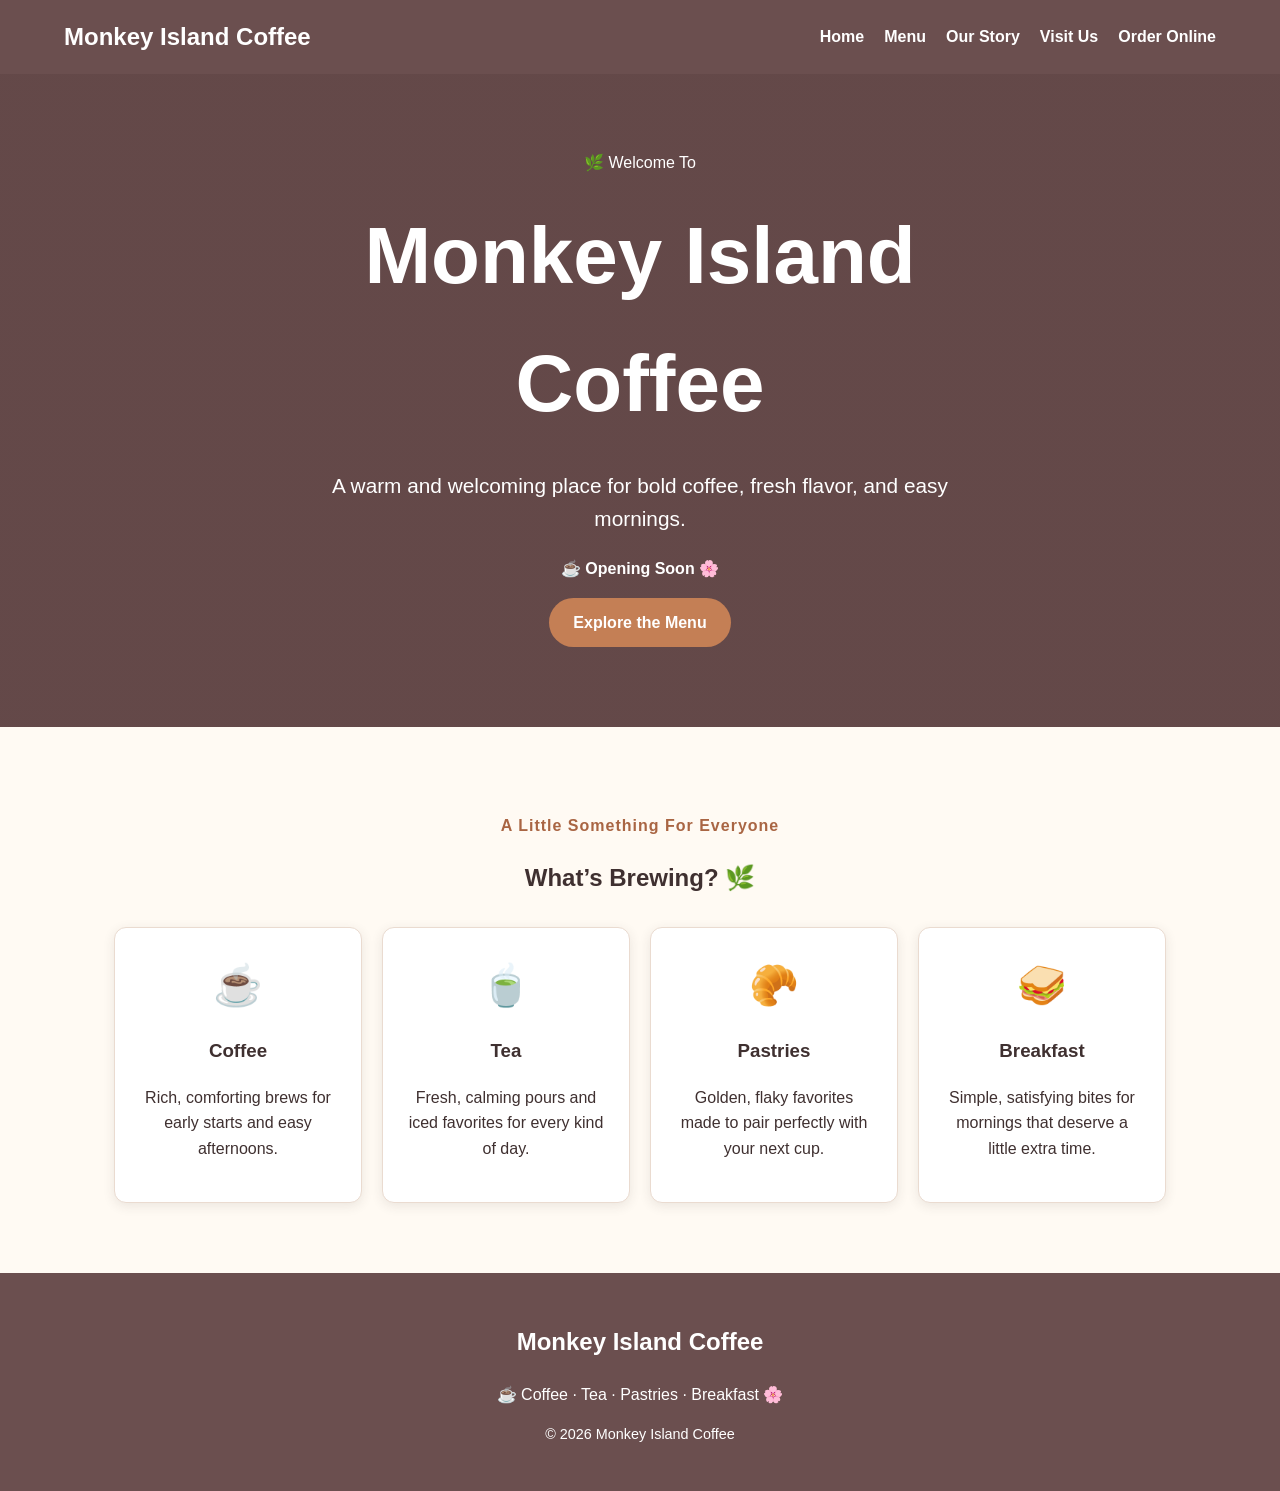
==== index.html @ 297157be "Add files via upload" ====
<!DOCTYPE html>
<html lang="en">
<head>
    <meta charset="UTF-8">
    <meta name="viewport" content="width=device-width, initial-scale=1.0">
    <title>Monkey Island Coffee</title>
    <link rel="stylesheet" href="css/style.css">
</head>
<body>
    <header>
        <nav class="navbar">
            <div class="logo">
                Monkey Island Coffee
            </div>

            <div class="nav-links">
                <a href="index.html">Home</a>
                <a href="menu.html">Menu</a>
                <a href="story.html">Our Story</a>
                <a href="visit.html">Visit Us</a>
                <a href="order.html">Order Online</a>
            </div>
        </nav>
    </header>

    <main>
        <section class="hero">
            <div class="hero-content">
                <p class="welcome">🌿 Welcome To</p>
                <h1>Monkey Island Coffee</h1>
                <p class="tagline">A warm and welcoming place for bold coffee, fresh flavor, and easy mornings.</p>
                <p class="opening">☕ Opening Soon 🌸</p>
                <a class="button" href="menu.html">Explore the Menu</a>
            </div>
        </section>

        <section class="offers">
    <p class="section-label">A Little Something For Everyone</p>
    <h2>What’s Brewing? 🌿</h2>

    <div class="offer-container">
        <a class="offer-card" href="menu.html#coffee">
            <div class="icon">☕</div>
            <h3>Coffee</h3>
            <p>Rich, comforting brews for early starts and easy afternoons.</p>
        </a>

        <a class="offer-card" href="menu.html#tea">
            <div class="icon">🍵</div>
            <h3>Tea</h3>
            <p>Fresh, calming pours and iced favorites for every kind of day.</p>
        </a>

        <a class="offer-card" href="menu.html#pastries">
            <div class="icon">🥐</div>
            <h3>Pastries</h3>
            <p>Golden, flaky favorites made to pair perfectly with your next cup.</p>
        </a>

        <a class="offer-card" href="menu.html#breakfast">
            <div class="icon">🥪</div>
            <h3>Breakfast</h3>
            <p>Simple, satisfying bites for mornings that deserve a little extra time.</p>
        </a>
    </div>
        </section>
    </main>

    <footer>
        <h2>Monkey Island Coffee</h2>
        <p>☕ Coffee · Tea · Pastries · Breakfast 🌸</p>
        <p class="copyright">© 2026 Monkey Island Coffee</p>
    </footer>
</body>
</html>
---- css/style.css ----
* {
    box-sizing: border-box;
}

body {
    margin: 0;
    color: #3f3030;
    background: #fffaf3;
    font-family: Arial, sans-serif;
    line-height: 1.6;
}

header,
footer {
    color: white;
    background: #6b4f4f;
}

.navbar {
    display: flex;
    align-items: center;
    justify-content: space-between;
    max-width: 1200px;
    margin: auto;
    padding: 18px 24px;
}

.logo {
    display: flex;
    align-items: center;
    gap: 10px;
    font-size: 24px;
    font-weight: bold;
}

.nav-links {
    display: flex;
    flex-wrap: wrap;
    gap: 20px;
}

.nav-links a {
    color: white;
    font-weight: bold;
    text-decoration: none;
}

.nav-links a:hover {
    color: #f4c7a1;
}

.hero {
    position: relative;
    display: grid;
    min-height: 520px;
    padding: 60px 20px 80px;
    color: white;
    text-align: center;
    place-items: center;
    overflow: hidden;
    background: linear-gradient(rgba(65, 43, 43, .6), rgba(65, 43, 43, .6)), #987575;
}

.hero-content {
    position: relative;
    z-index: 1;
    max-width: 700px;
}

.hero h1 {
    margin: 10px 0;
    font-size: clamp(2.5rem, 7vw, 5rem);
}

.tagline {
    font-size: 1.3rem;
}

.opening {
    font-weight: bold;
}

.button {
    display: inline-block;
    padding: 12px 24px;
    border-radius: 25px;
    color: white;
    background: #c47f55;
    font-weight: bold;
    text-decoration: none;
}

.button:hover {
    background: #a96543;
}

.offers,
.experience,
.story,
.menu,
.visit,
.order {
    max-width: 1100px;
    margin: auto;
    padding: 70px 24px;
    text-align: center;
}

.section-label {
    color: #a96543;
    font-weight: bold;
    letter-spacing: 1px;
}

.offer-container,
.feature-grid {
    display: grid;
    grid-template-columns: repeat(4, 1fr);
    gap: 20px;
    margin-top: 30px;
}

.feature-grid {
    grid-template-columns: repeat(3, 1fr);
}

.offer-card,
.feature-card,
.menu-category,
.visit-info,
.order-form {
    padding: 25px;
    border: 1px solid #eadbd0;
    border-radius: 12px;
    background: white;
    box-shadow: 0 3px 12px rgba(63, 48, 48, .1);
}

.offer-card {
    color: inherit;
    text-decoration: none;
}

.offer-card:hover {
    transform: translateY(-4px);
}

.icon,
.feature-icon {
    font-size: 2.5rem;
}

.menu-grid {
    display: grid;
    grid-template-columns: 1fr 1fr;
    column-gap: 18px;
    row-gap: 10px;
    margin-top: 14px;
    align-items: start;
}

.menu-category {
    display: block;
    width: 100%;
    min-height: 180px;
    margin: 0;
    padding: 18px 16px;
    text-align: left;
}

#coffee {
    grid-column: 1;
    grid-row: 1;
    min-height: 170px;
}

#tea {
    grid-column: 1;
    grid-row: 2;
    transform: translateY(-50px);
}

#breakfast {
    grid-column: 2;
    grid-row: 1 / span 2;
    align-self: stretch;
}

#pastries {
    grid-column: 1;
    grid-row: 3;
    transform: translateY(-100px);
}

.menu-category h2 {
    margin-top: 0;
    margin-bottom: 8px;
    color: #6b4f4f;
}

.menu-category p {
    margin: 0 0 8px;
}

.menu-category ul {
    padding-left: 22px;
    margin: 0;
}

.story-content {
    max-width: 750px;
    margin: auto;
    text-align: left;
}

.visit-info {
    max-width: 650px;
    margin: 30px auto;
    text-align: left;
}

footer {
    margin-top: 0px;
    padding: 30px 20px;
    text-align: center;
}

.copyright {
    font-size: .9rem;
}

@media (max-width: 800px) {
    .navbar {
        flex-direction: column;
        gap: 15px;
        text-align: center;
    }

    .offer-container,
    .feature-grid {
        grid-template-columns: repeat(2, 1fr);
    }
}

@media (max-width: 520px) {
    .offer-container,
    .feature-grid {
        grid-template-columns: 1fr;
    }

    .menu-category {
        display: block;
        width: 100%;
        margin: 15px 0;
    }
}
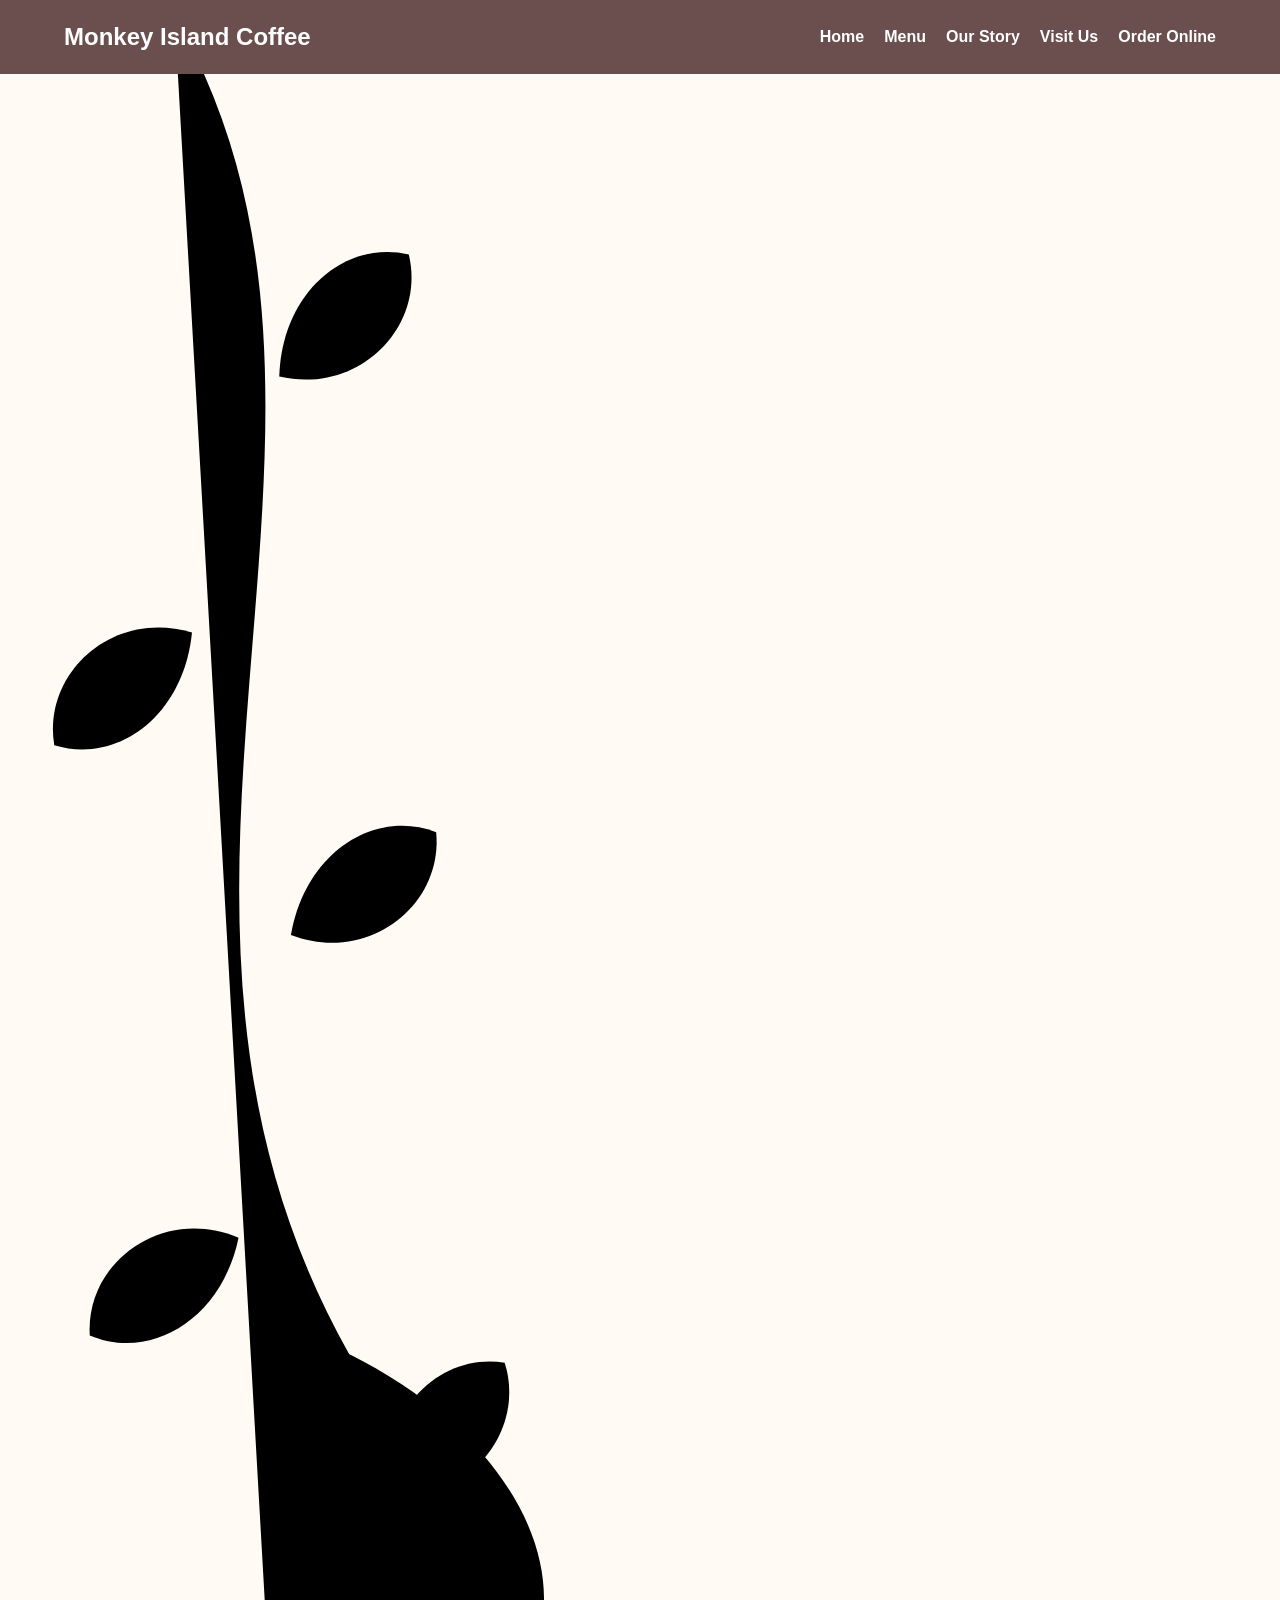
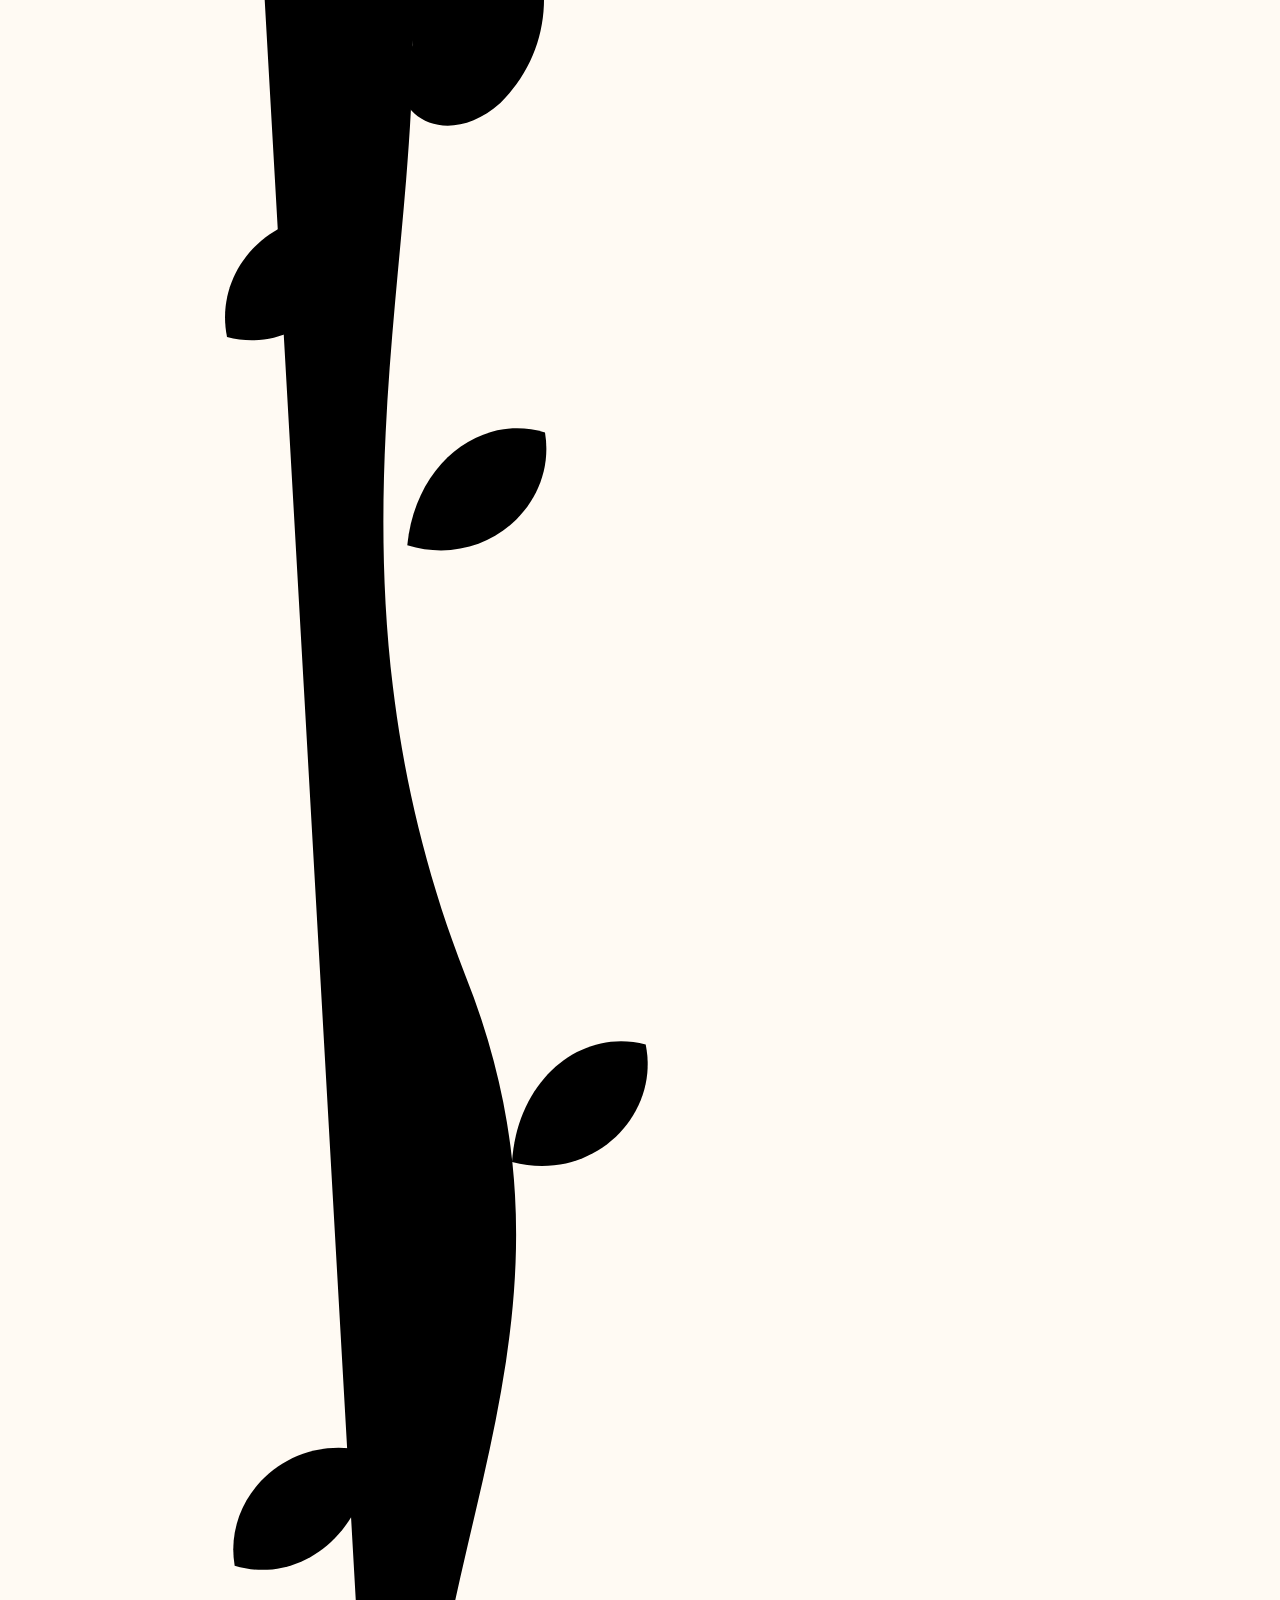
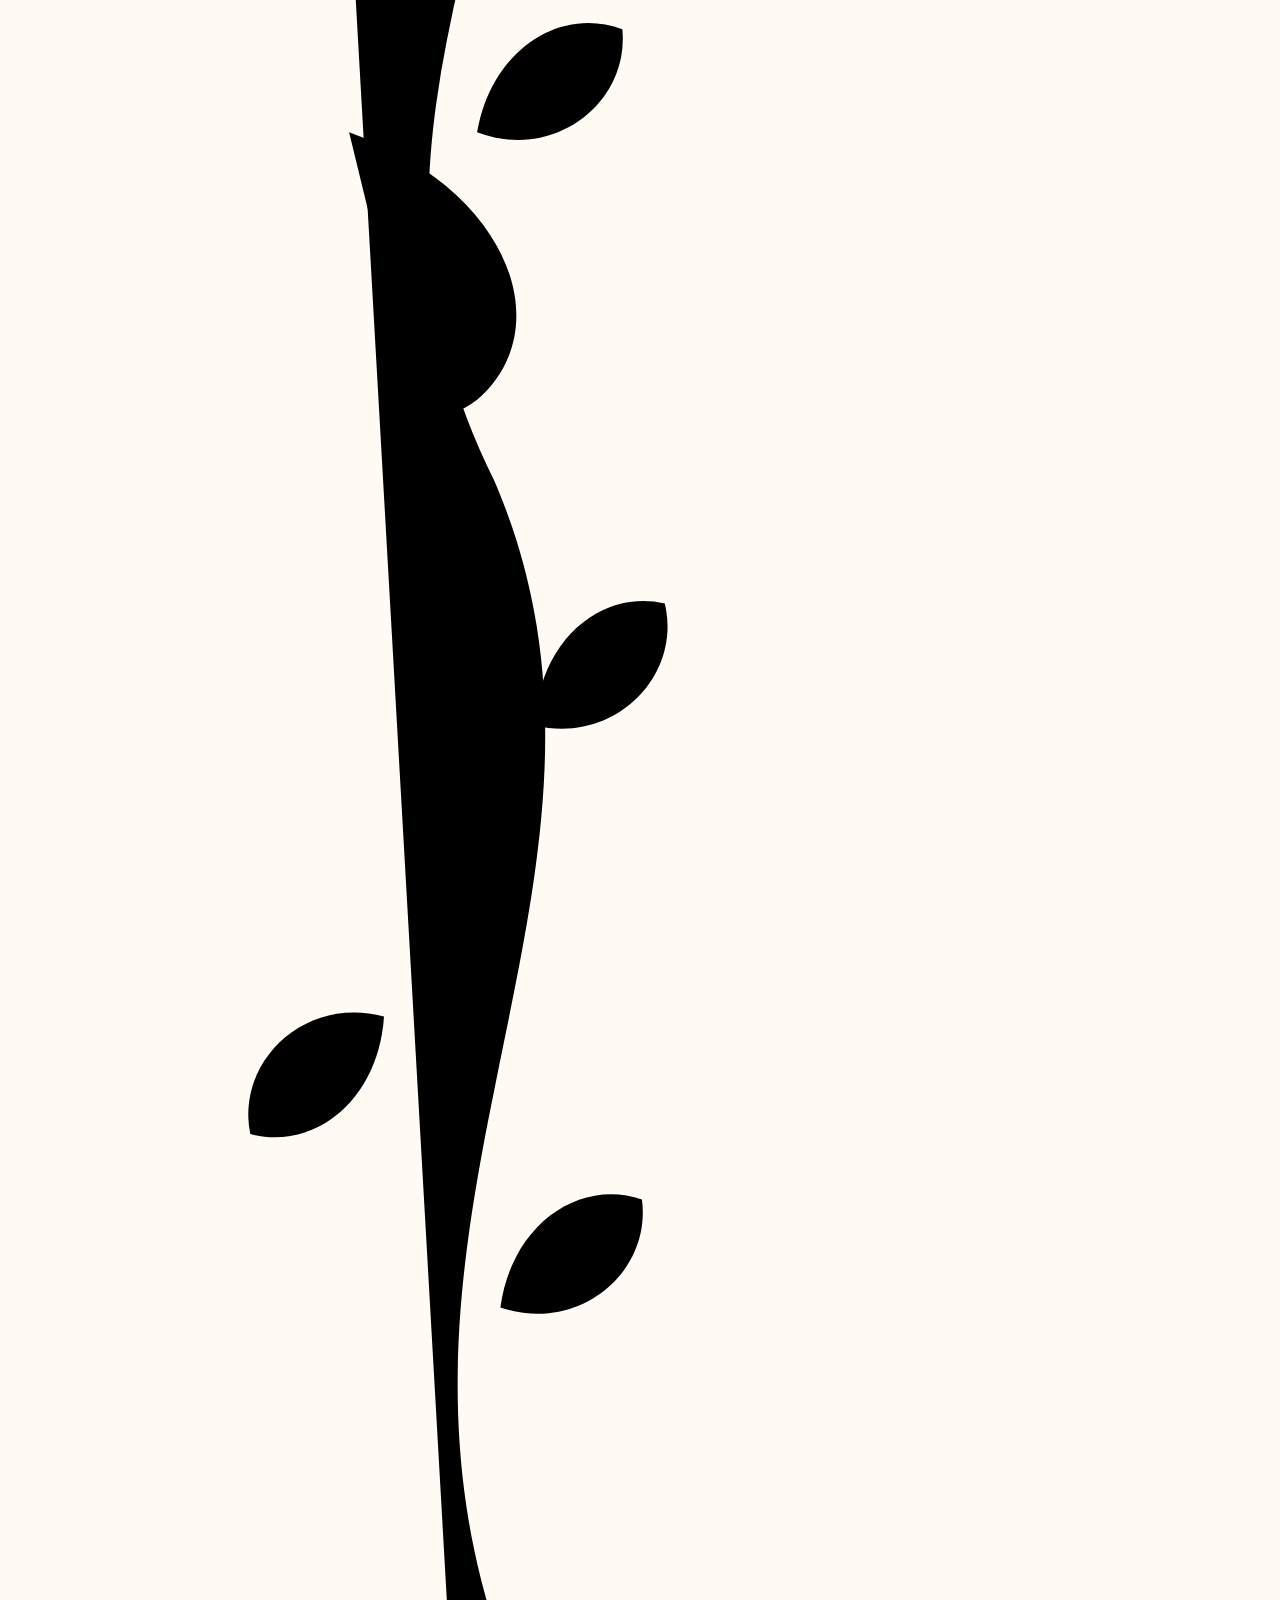
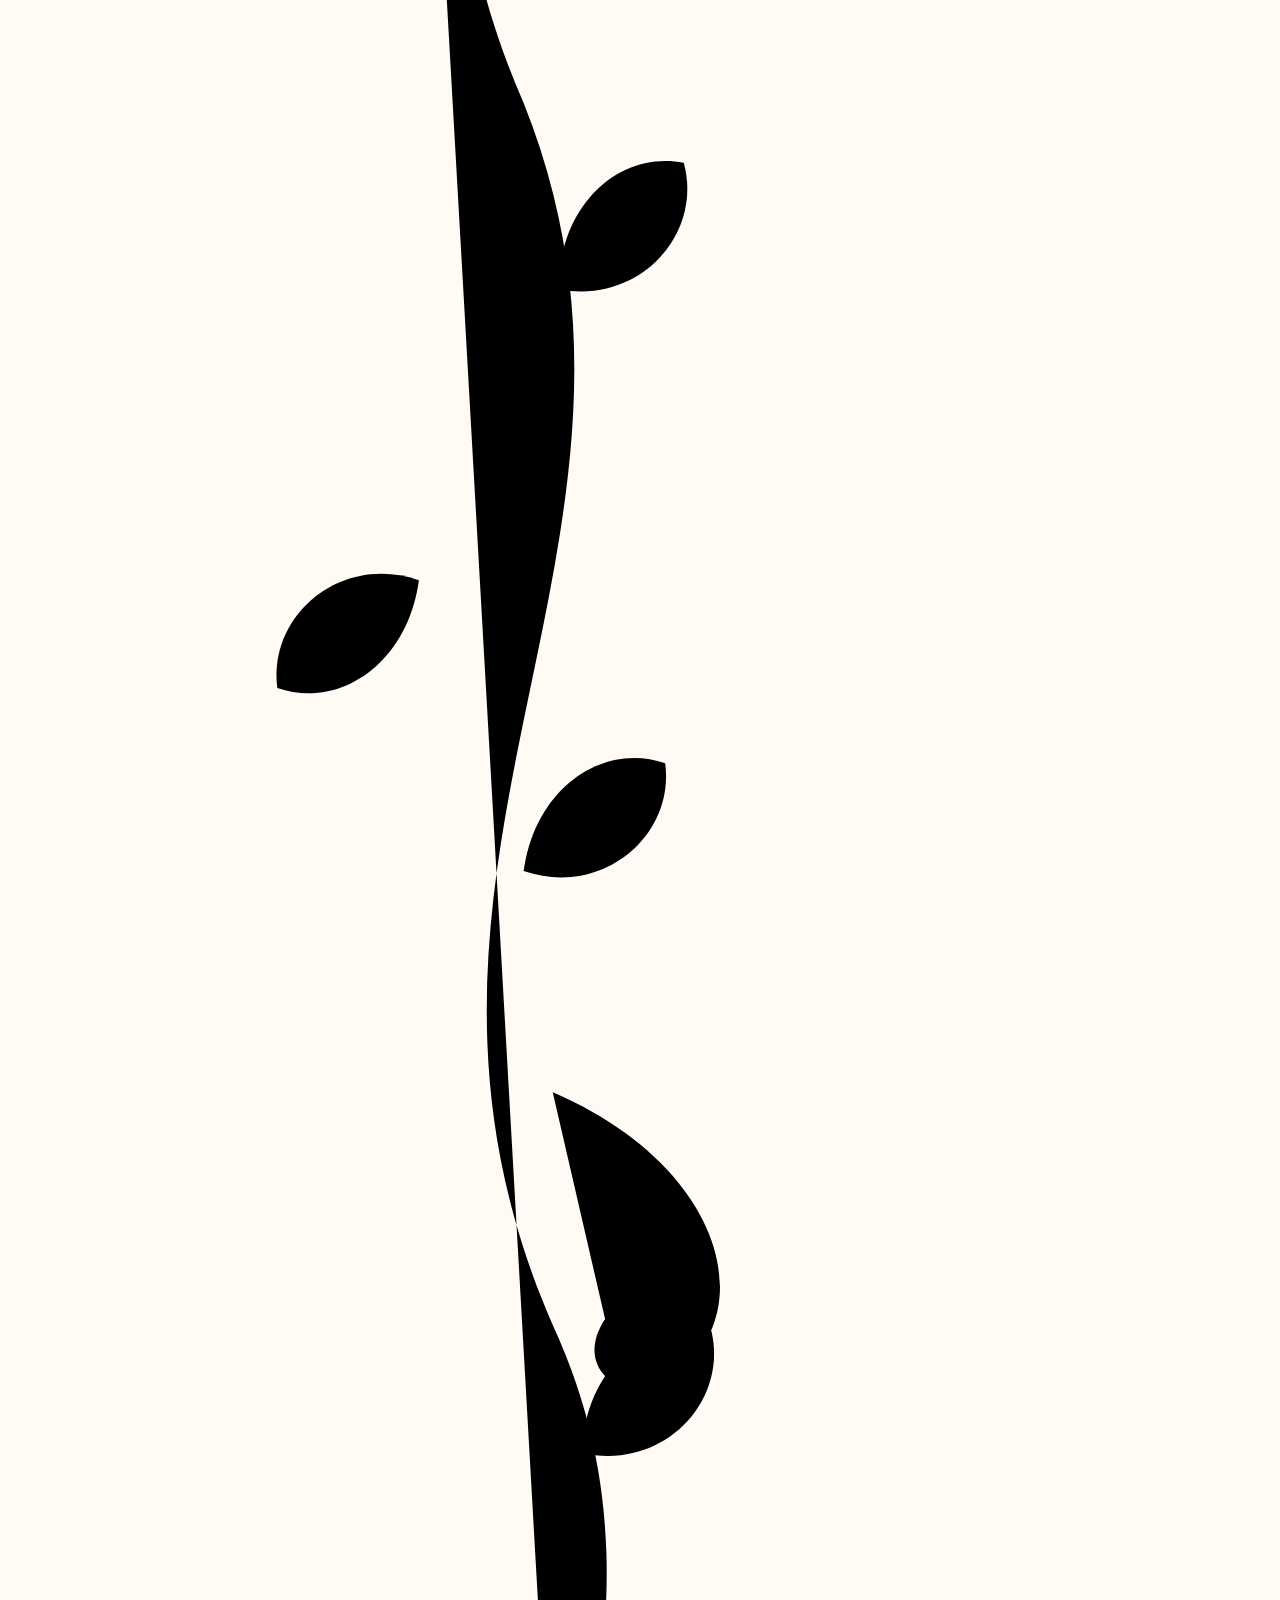
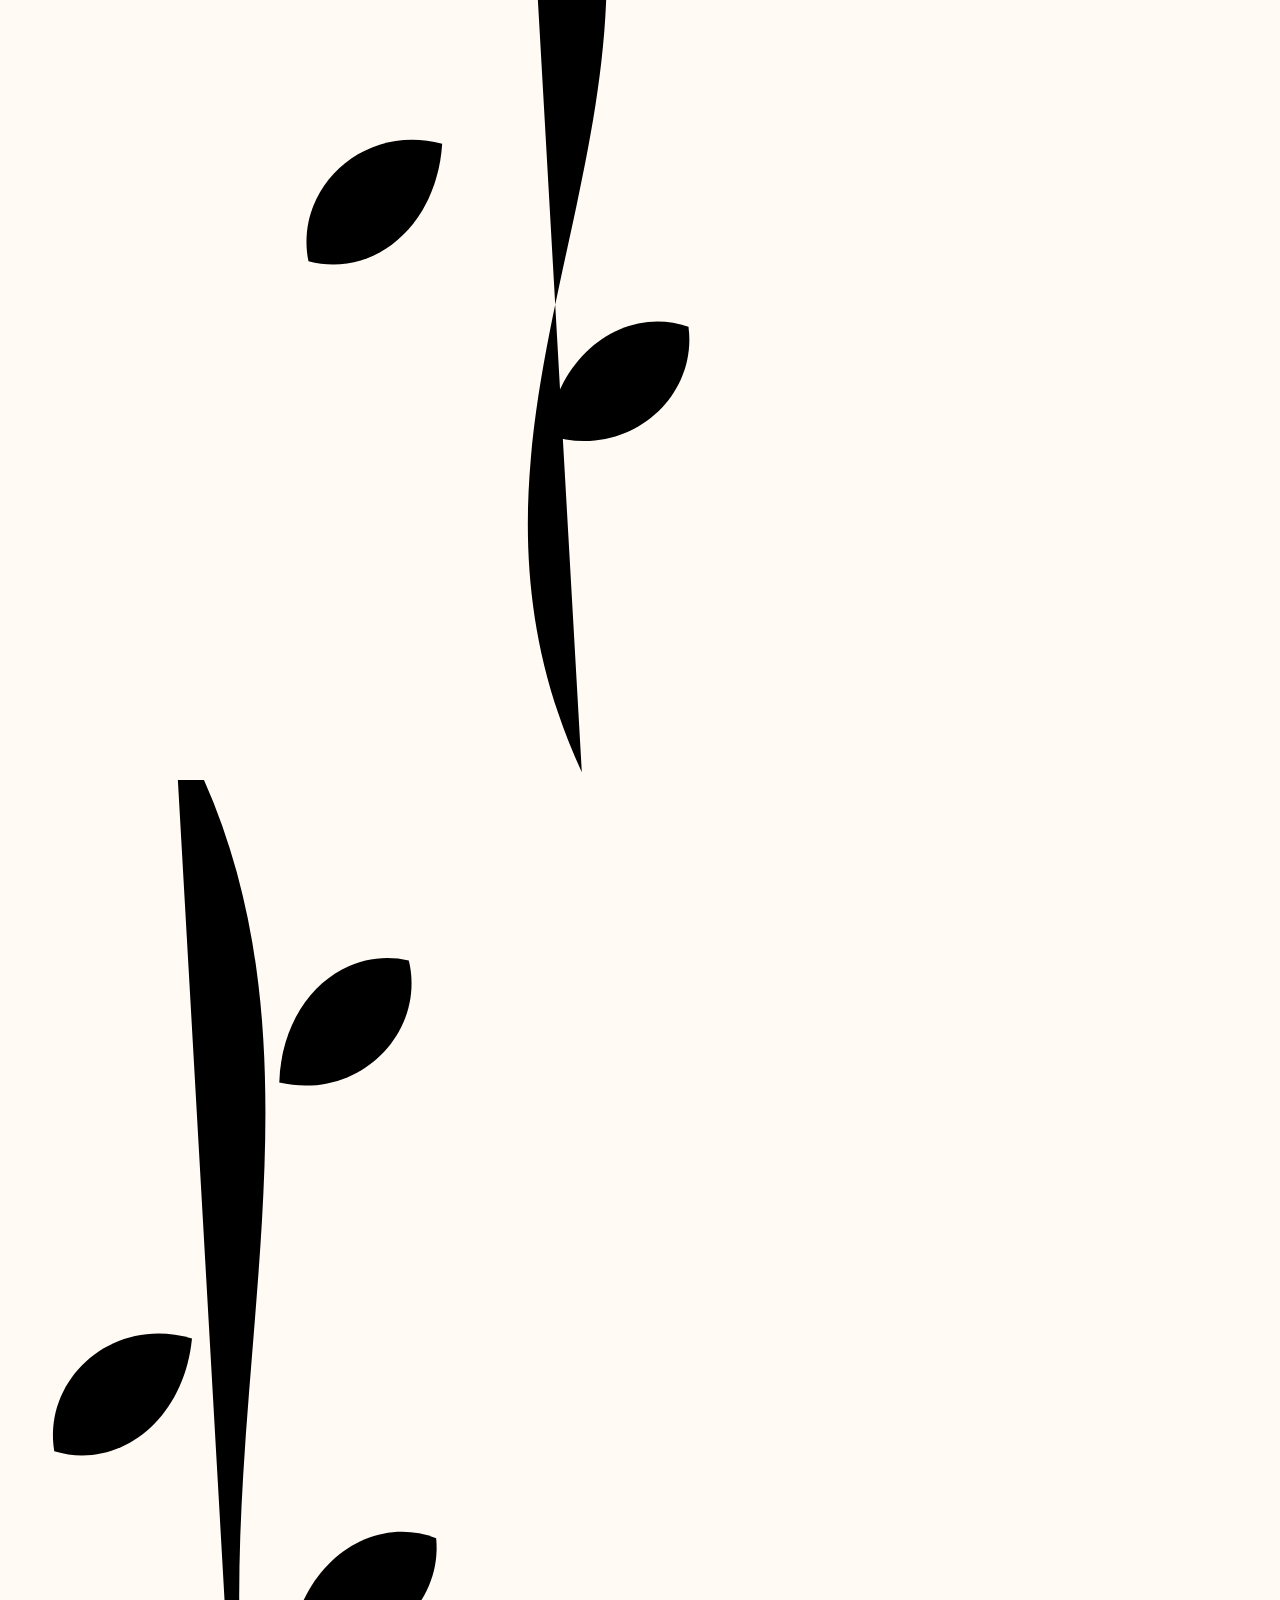
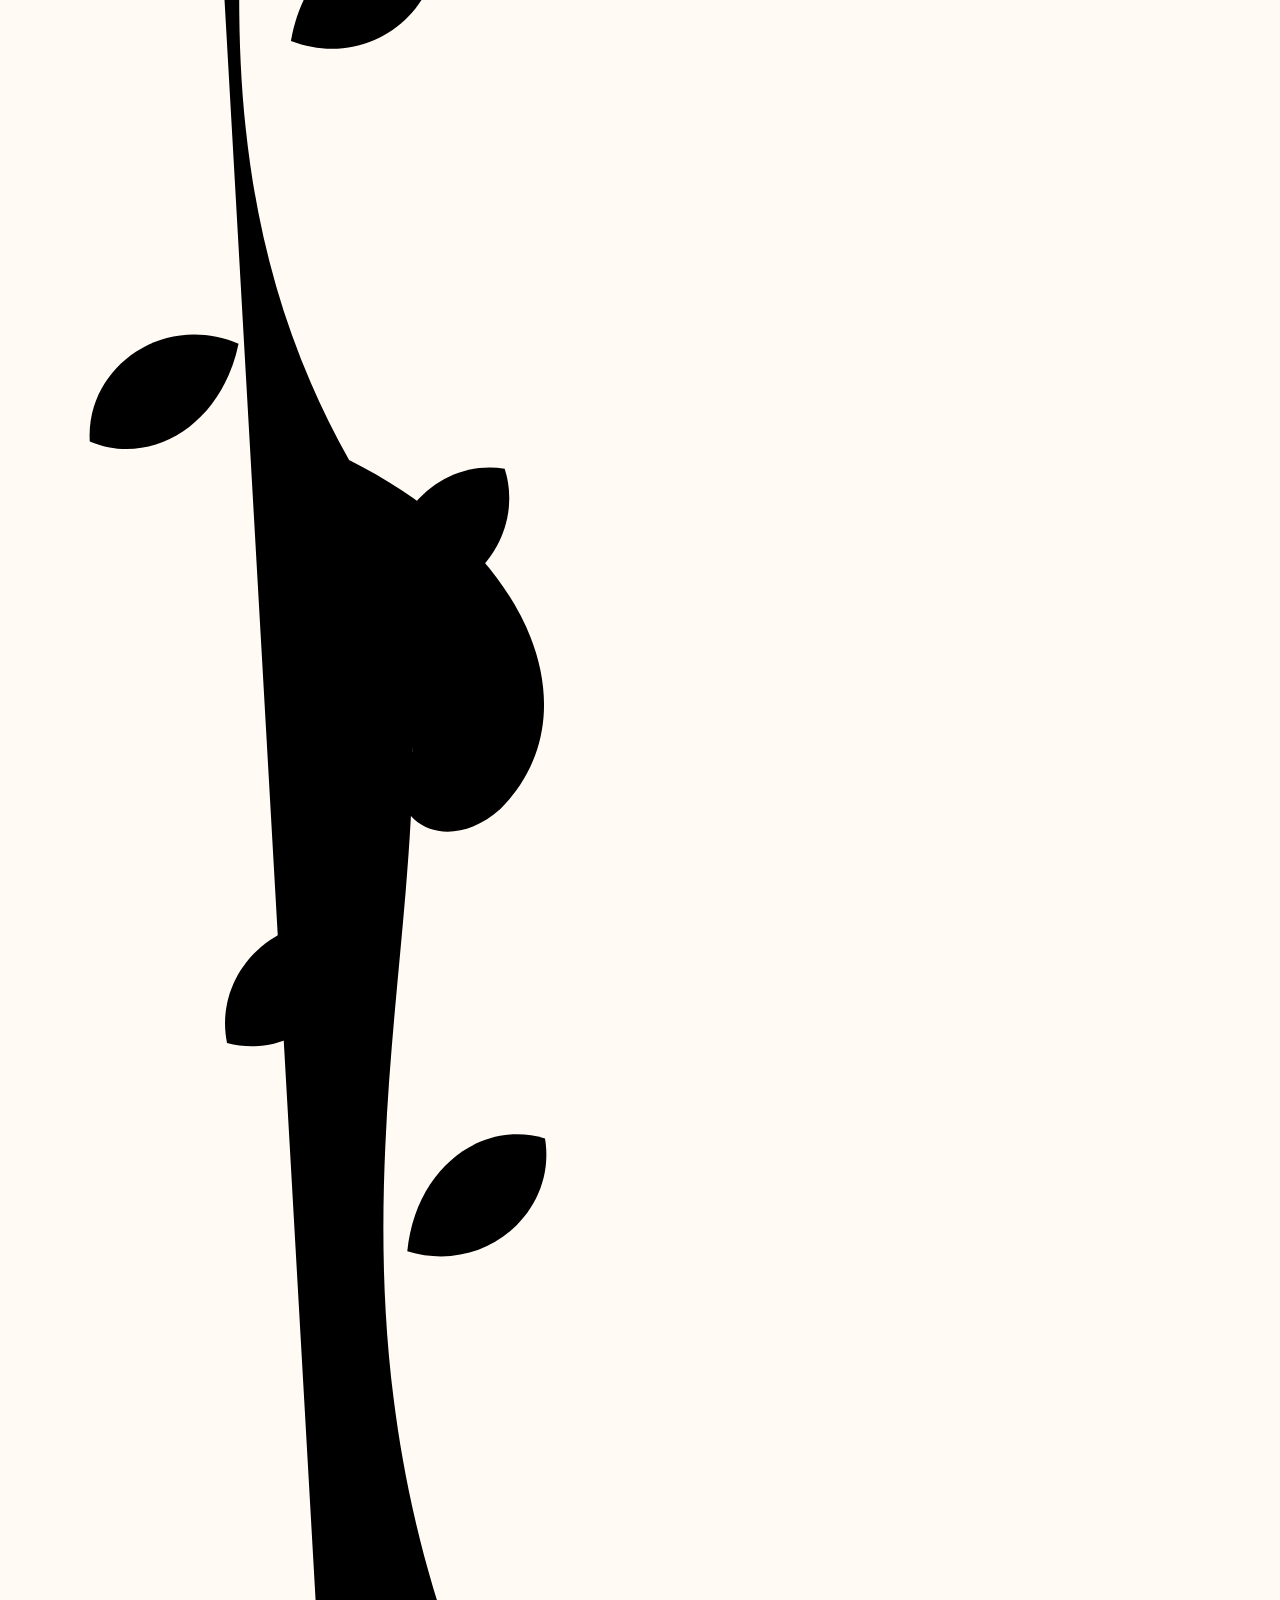
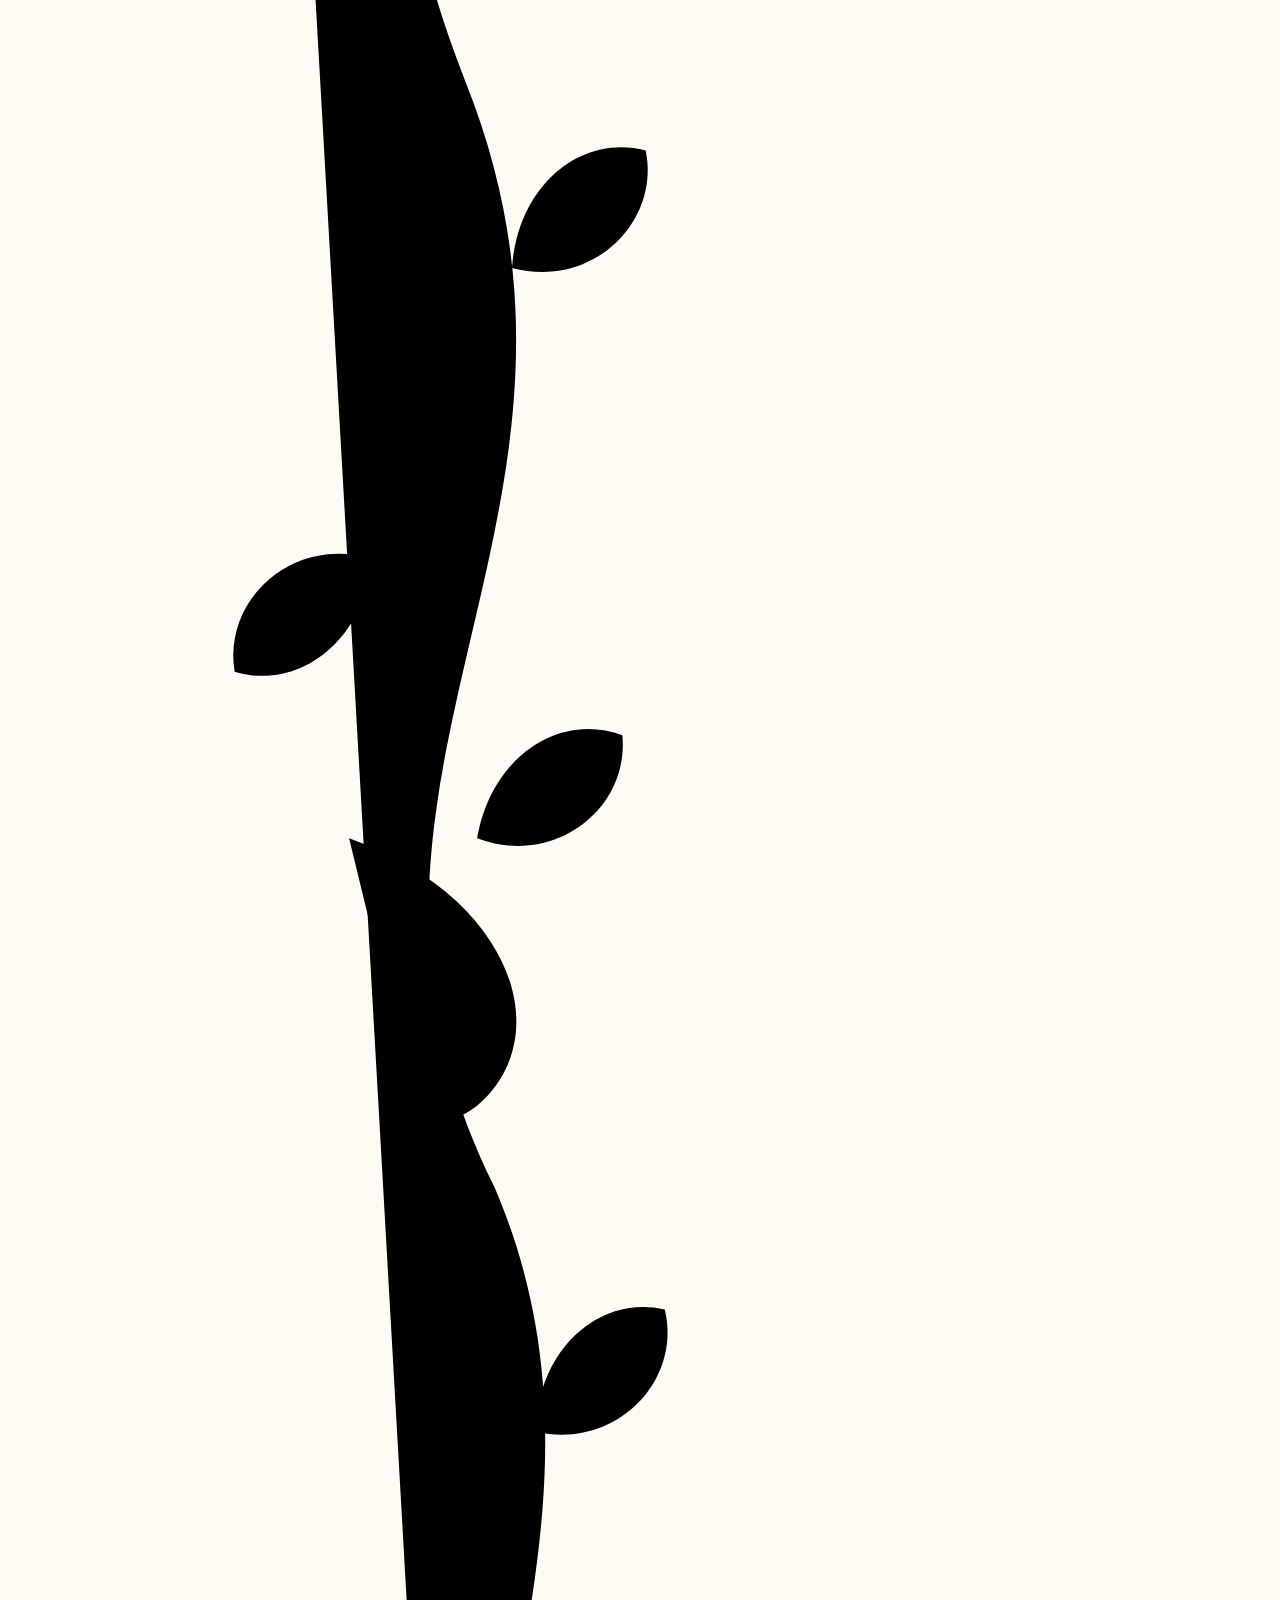
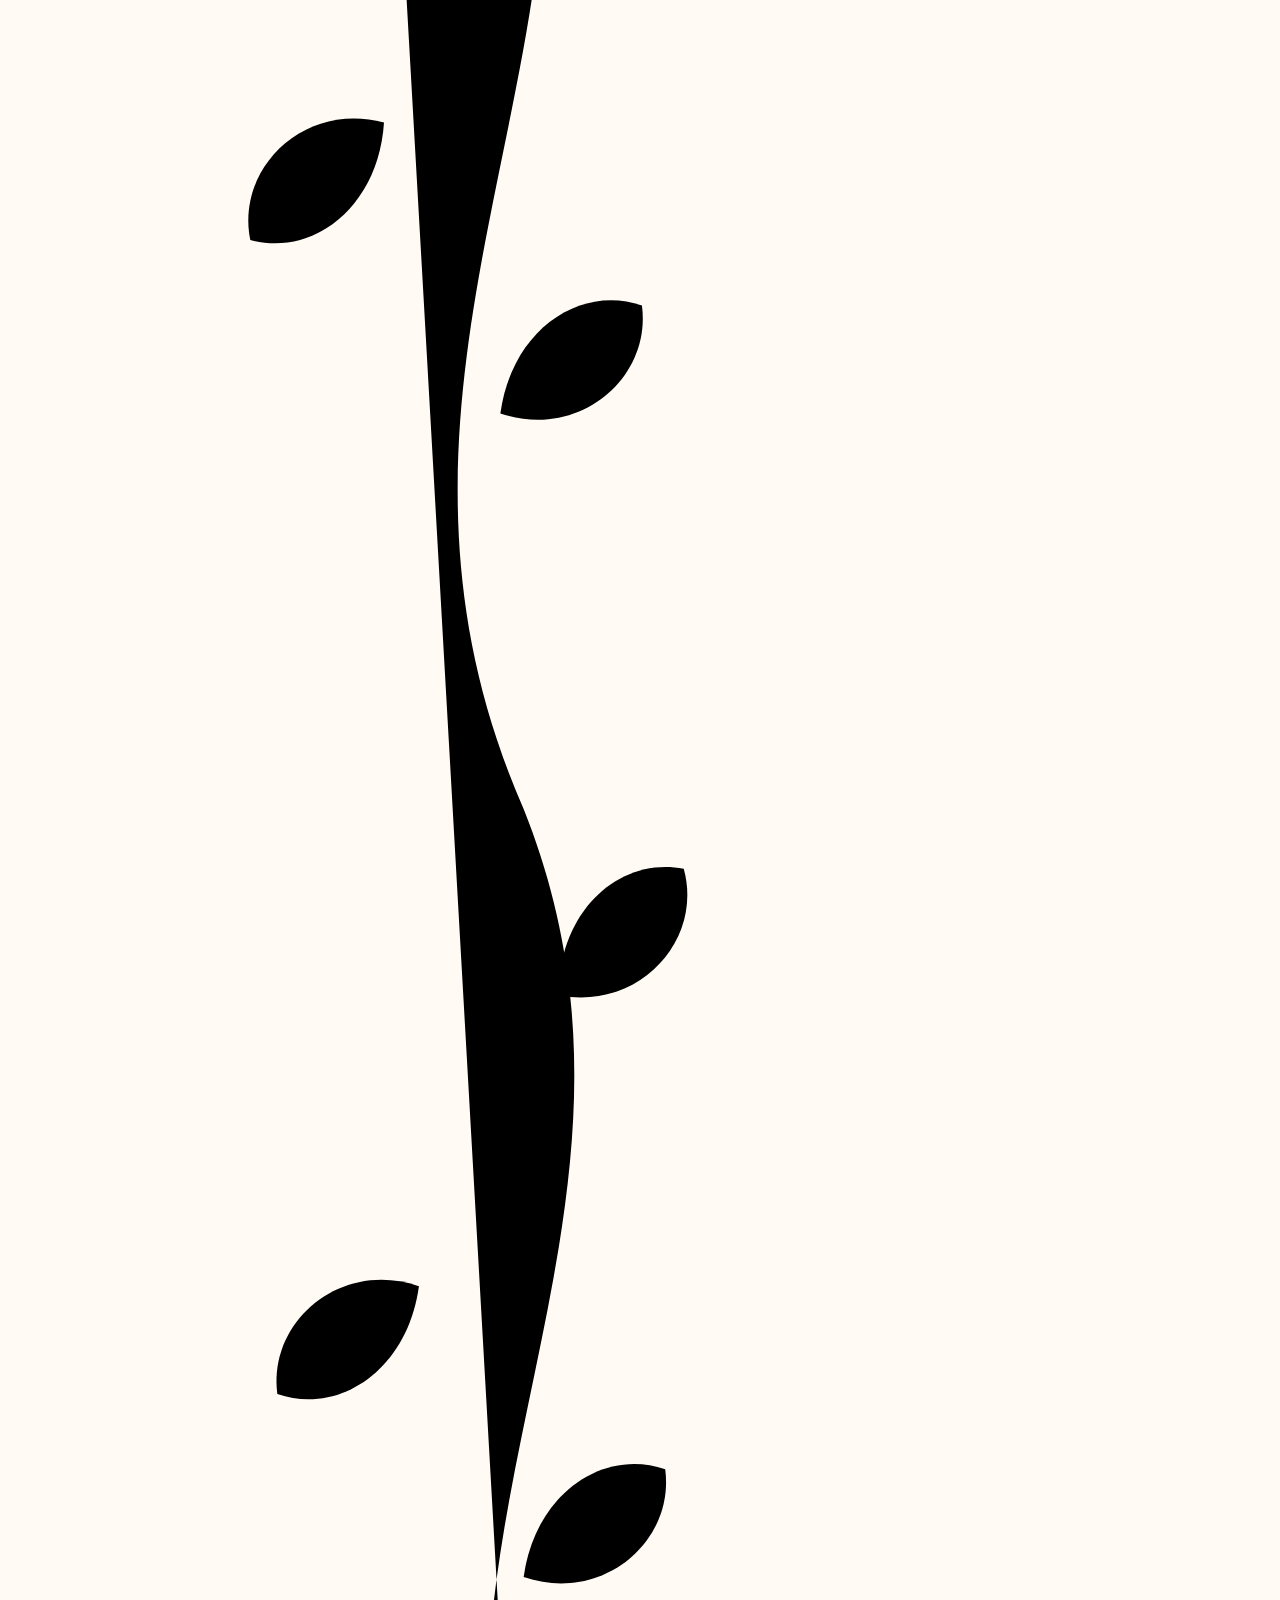
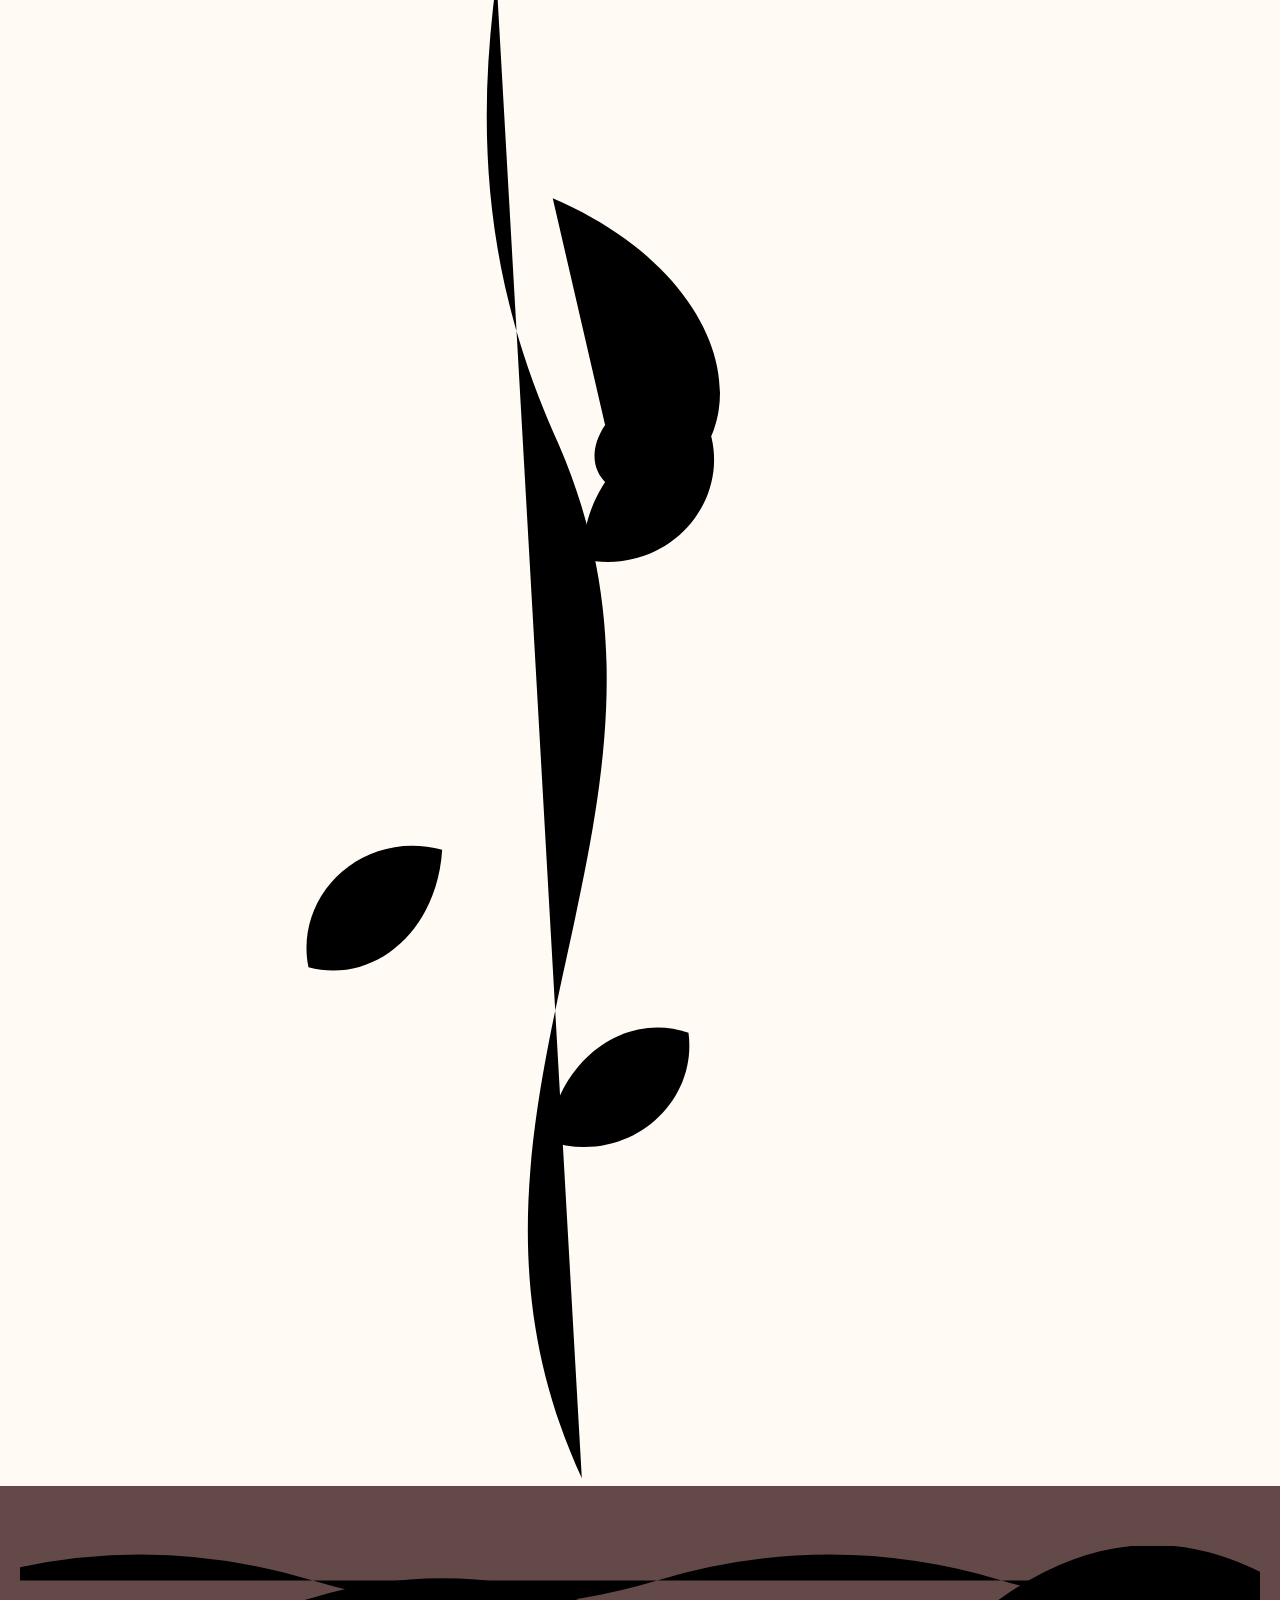
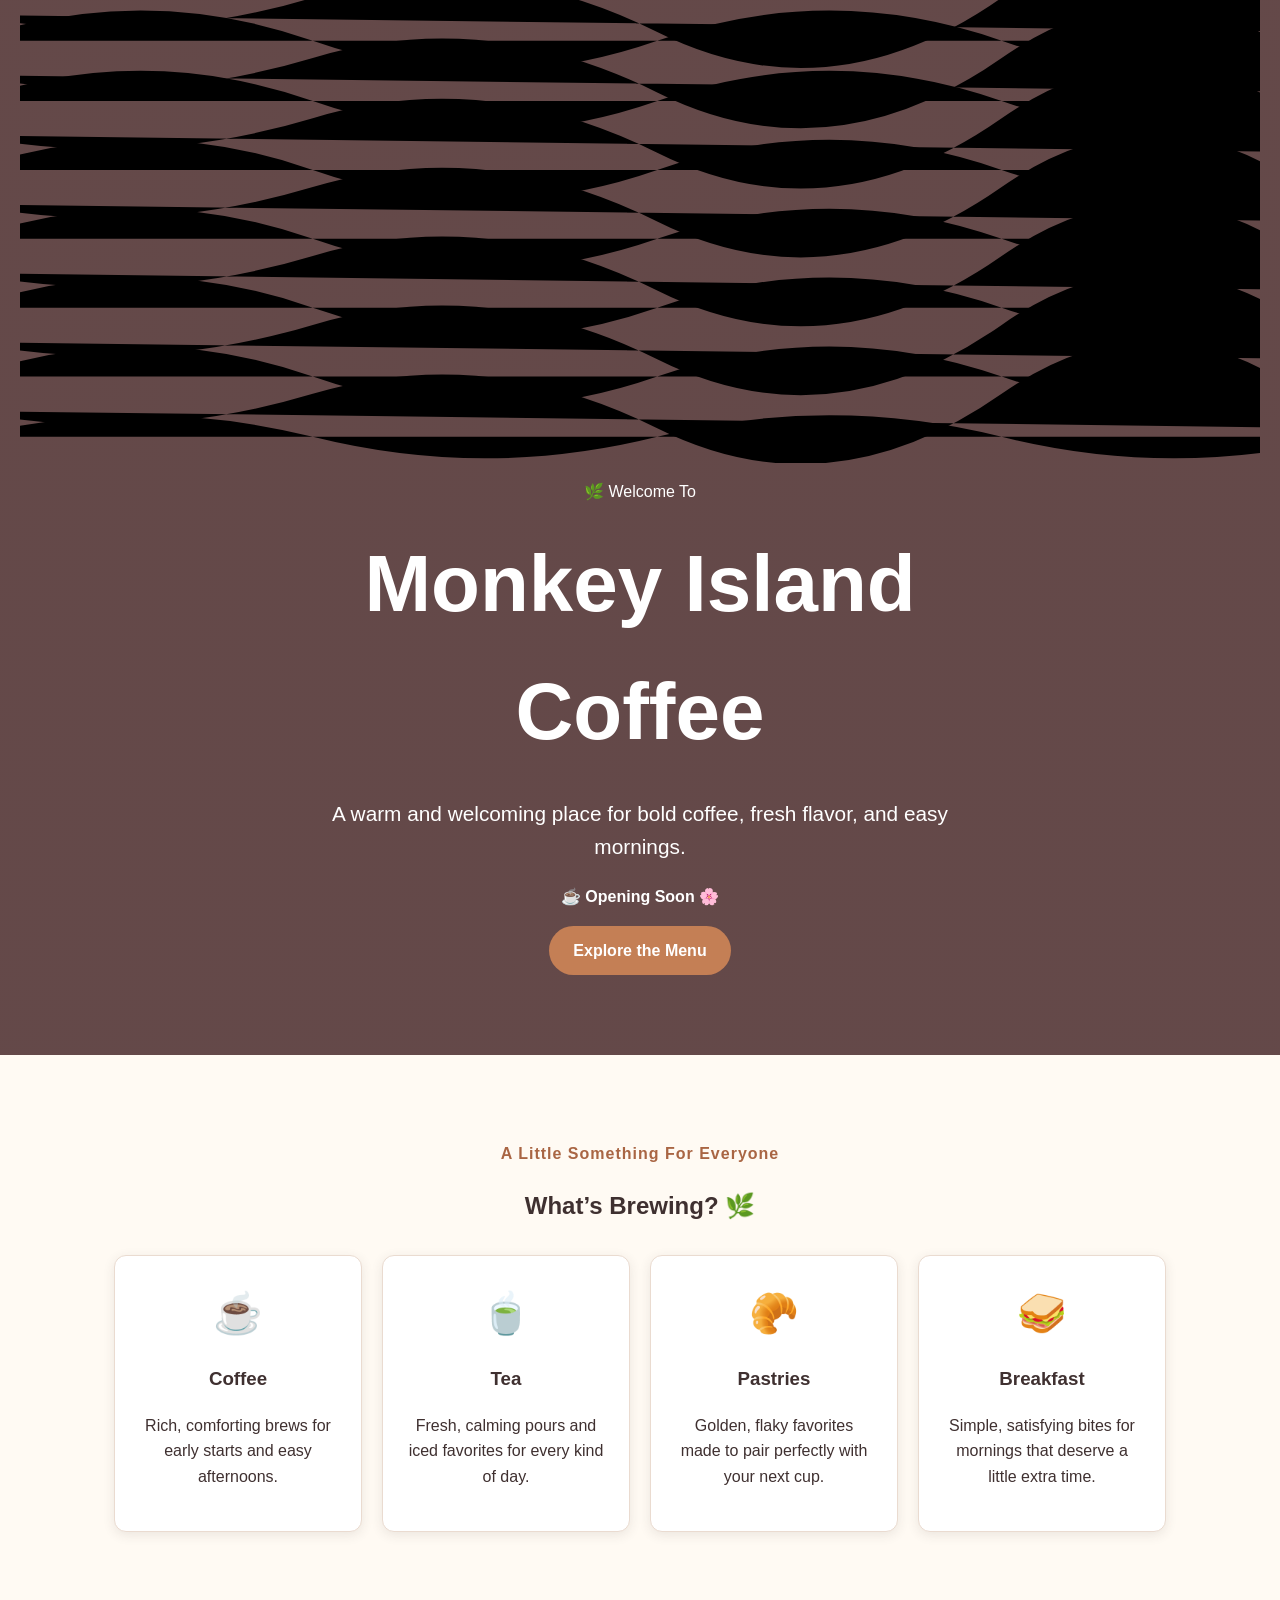
==== commit 727ec380: "Update site pages" ====
--- a/index.html
+++ b/index.html
@@ -24,7 +24,80 @@
     </header>
 
     <main>
+        <svg class="hero-vines hero-vines-left" viewBox="0 0 220 1220" preserveAspectRatio="none" aria-hidden="true">
+            <defs>
+                <path id="vine-leaf" d="M0 0 C 8 -12 22 -14 30 -6 C 26 6 10 10 0 0 Z" />
+            </defs>
+            <path class="vine-stem" d="M30 -10 C 70 60 15 140 60 220 C 90 275 45 340 80 430 C 110 505 50 550 85 620 C 115 690 55 750 90 830 C 120 905 60 960 95 1040 C 125 1105 70 1155 100 1220" />
+            <path class="vine-stem vine-tendril" d="M60 220 C 92 236 102 264 86 280 C 76 289 64 281 71 270" />
+            <path class="vine-stem vine-tendril" d="M60 560 C 88 570 96 594 82 606 C 73 613 63 606 69 597" />
+            <path class="vine-stem vine-tendril" d="M95 1000 C 123 1012 131 1036 117 1048 C 108 1055 98 1048 104 1039" />
+            <use href="#vine-leaf" transform="translate(48 52) rotate(-32)" />
+            <use href="#vine-leaf" transform="translate(33 96) rotate(152)" />
+            <use href="#vine-leaf" transform="translate(50 148) rotate(-24)" />
+            <use href="#vine-leaf" transform="translate(41 200) rotate(158)" />
+            <use href="#vine-leaf" transform="translate(66 244) rotate(-36)" />
+            <use href="#vine-leaf" transform="translate(62 300) rotate(150)" />
+            <use href="#vine-leaf" transform="translate(70 356) rotate(-28)" />
+            <use href="#vine-leaf" transform="translate(88 462) rotate(-30)" />
+            <use href="#vine-leaf" transform="translate(64 512) rotate(152)" />
+            <use href="#vine-leaf" transform="translate(82 560) rotate(-24)" />
+            <use href="#vine-leaf" transform="translate(92 662) rotate(-32)" />
+            <use href="#vine-leaf" transform="translate(66 712) rotate(150)" />
+            <use href="#vine-leaf" transform="translate(86 762) rotate(-26)" />
+            <use href="#vine-leaf" transform="translate(96 862) rotate(-34)" />
+            <use href="#vine-leaf" transform="translate(72 912) rotate(154)" />
+            <use href="#vine-leaf" transform="translate(90 962) rotate(-26)" />
+            <use href="#vine-leaf" transform="translate(100 1062) rotate(-32)" />
+            <use href="#vine-leaf" transform="translate(76 1112) rotate(150)" />
+            <use href="#vine-leaf" transform="translate(94 1162) rotate(-26)" />
+        </svg>
+        <svg class="hero-vines hero-vines-right" viewBox="0 0 220 1220" preserveAspectRatio="none" aria-hidden="true">
+            <defs>
+                <path id="vine-leaf-r" d="M0 0 C 8 -12 22 -14 30 -6 C 26 6 10 10 0 0 Z" />
+            </defs>
+            <path class="vine-stem" d="M30 -10 C 70 60 15 140 60 220 C 90 275 45 340 80 430 C 110 505 50 550 85 620 C 115 690 55 750 90 830 C 120 905 60 960 95 1040 C 125 1105 70 1155 100 1220" />
+            <path class="vine-stem vine-tendril" d="M60 220 C 92 236 102 264 86 280 C 76 289 64 281 71 270" />
+            <path class="vine-stem vine-tendril" d="M60 560 C 88 570 96 594 82 606 C 73 613 63 606 69 597" />
+            <path class="vine-stem vine-tendril" d="M95 1000 C 123 1012 131 1036 117 1048 C 108 1055 98 1048 104 1039" />
+            <use href="#vine-leaf-r" transform="translate(48 52) rotate(-32)" />
+            <use href="#vine-leaf-r" transform="translate(33 96) rotate(152)" />
+            <use href="#vine-leaf-r" transform="translate(50 148) rotate(-24)" />
+            <use href="#vine-leaf-r" transform="translate(41 200) rotate(158)" />
+            <use href="#vine-leaf-r" transform="translate(66 244) rotate(-36)" />
+            <use href="#vine-leaf-r" transform="translate(62 300) rotate(150)" />
+            <use href="#vine-leaf-r" transform="translate(70 356) rotate(-28)" />
+            <use href="#vine-leaf-r" transform="translate(88 462) rotate(-30)" />
+            <use href="#vine-leaf-r" transform="translate(64 512) rotate(152)" />
+            <use href="#vine-leaf-r" transform="translate(82 560) rotate(-24)" />
+            <use href="#vine-leaf-r" transform="translate(92 662) rotate(-32)" />
+            <use href="#vine-leaf-r" transform="translate(66 712) rotate(150)" />
+            <use href="#vine-leaf-r" transform="translate(86 762) rotate(-26)" />
+            <use href="#vine-leaf-r" transform="translate(96 862) rotate(-34)" />
+            <use href="#vine-leaf-r" transform="translate(72 912) rotate(154)" />
+            <use href="#vine-leaf-r" transform="translate(90 962) rotate(-26)" />
+            <use href="#vine-leaf-r" transform="translate(100 1062) rotate(-32)" />
+            <use href="#vine-leaf-r" transform="translate(76 1112) rotate(150)" />
+            <use href="#vine-leaf-r" transform="translate(94 1162) rotate(-26)" />
+        </svg>
         <section class="hero">
+            <svg class="hero-waves" viewBox="0 0 1440 600" preserveAspectRatio="none" aria-hidden="true">
+                <path d="M-60 40 Q 140 -20 340 40 T 740 40 T 1140 40 T 1540 40" />
+                <path d="M-60 80 Q 140 120 340 60 T 740 100 T 1140 60 T 1540 100" />
+                <path d="M-60 110 Q 140 40 340 110 T 740 110 T 1140 110 T 1540 110" />
+                <path d="M-60 150 Q 140 190 340 130 T 740 170 T 1140 130 T 1540 170" />
+                <path d="M-60 180 Q 140 110 340 180 T 740 180 T 1140 180 T 1540 180" />
+                <path d="M-60 220 Q 140 260 340 200 T 740 240 T 1140 200 T 1540 240" />
+                <path d="M-60 260 Q 140 190 340 260 T 740 260 T 1140 260 T 1540 260" />
+                <path d="M-60 300 Q 140 340 340 280 T 740 320 T 1140 280 T 1540 320" />
+                <path d="M-60 340 Q 140 270 340 340 T 740 340 T 1140 340 T 1540 340" />
+                <path d="M-60 380 Q 140 420 340 360 T 740 400 T 1140 360 T 1540 400" />
+                <path d="M-60 420 Q 140 350 340 420 T 740 420 T 1140 420 T 1540 420" />
+                <path d="M-60 460 Q 140 500 340 440 T 740 480 T 1140 440 T 1540 480" />
+                <path d="M-60 500 Q 140 430 340 500 T 740 500 T 1140 500 T 1540 500" />
+                <path d="M-60 540 Q 140 580 340 520 T 740 560 T 1140 520 T 1540 560" />
+                <path d="M-60 570 Q 140 520 340 570 T 740 570 T 1140 570 T 1540 570" />
+            </svg>
             <div class="hero-content">
                 <p class="welcome">🌿 Welcome To</p>
                 <h1>Monkey Island Coffee</h1>
